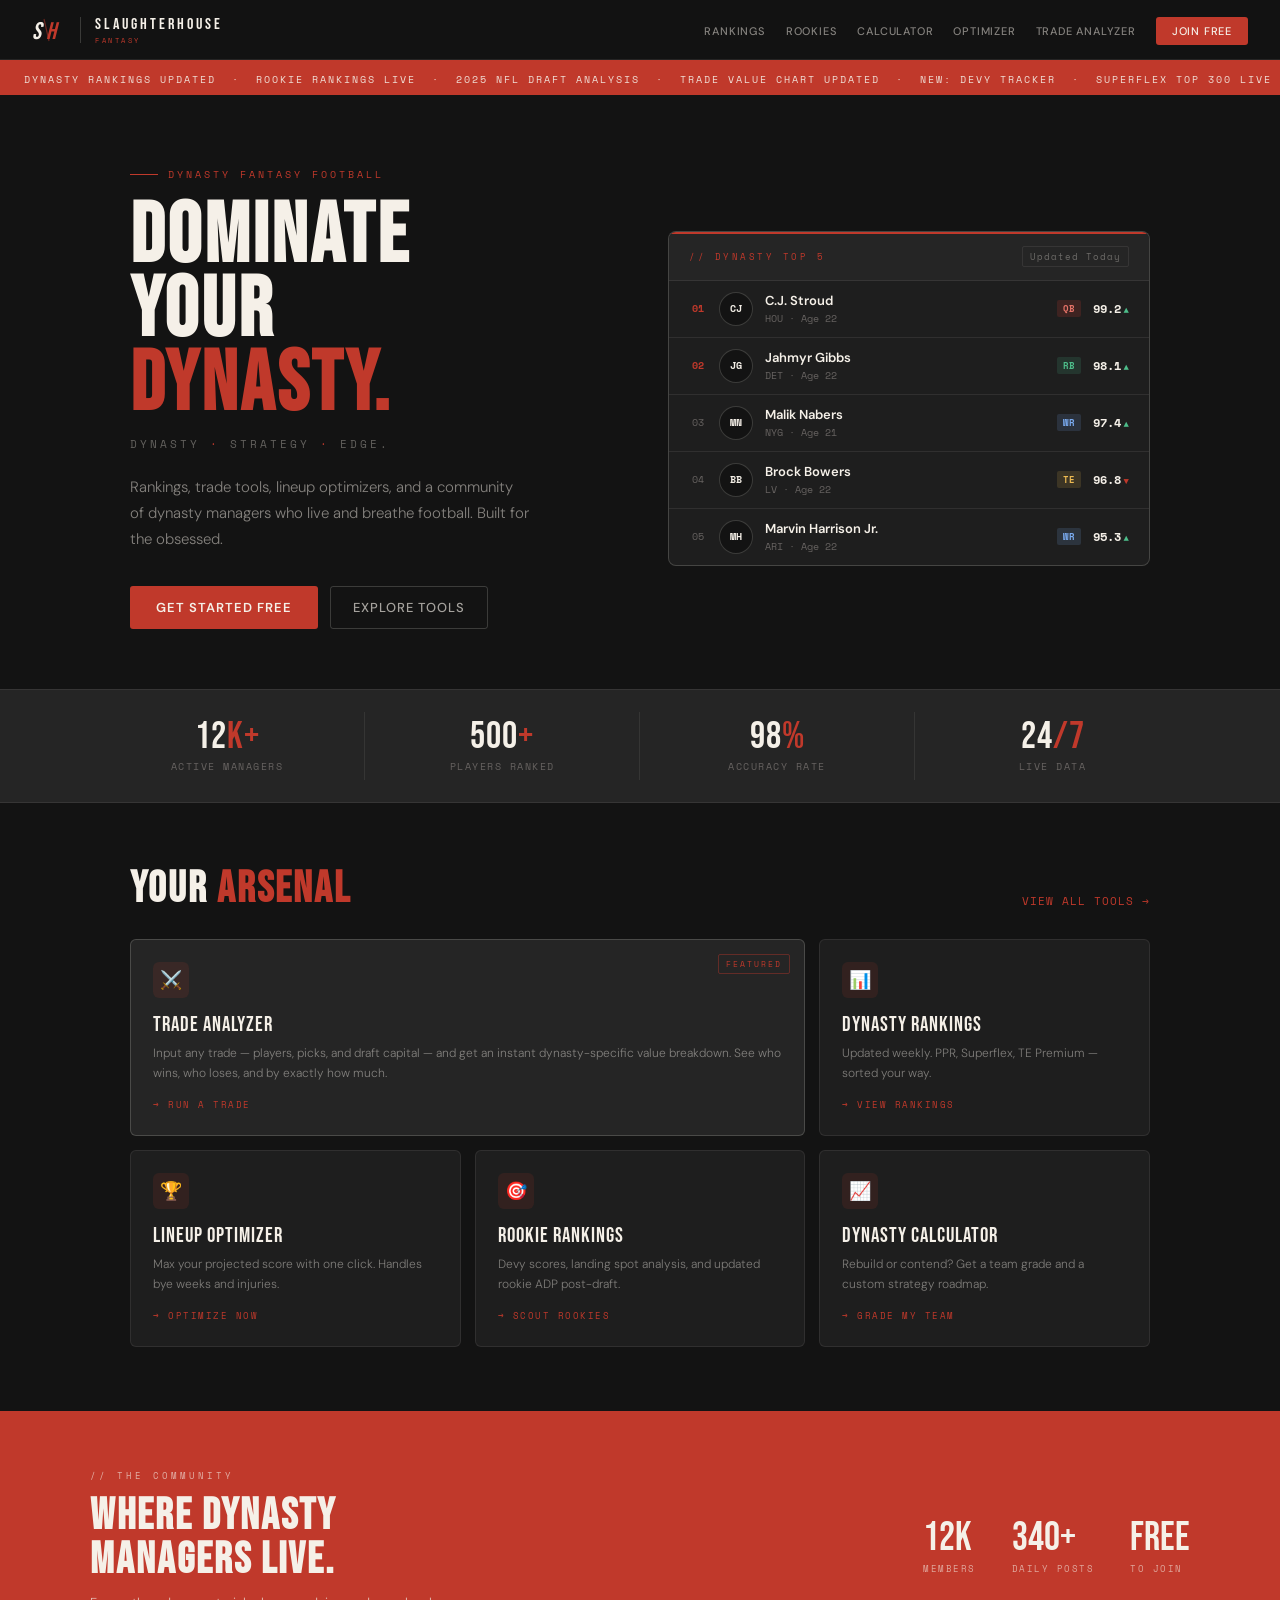
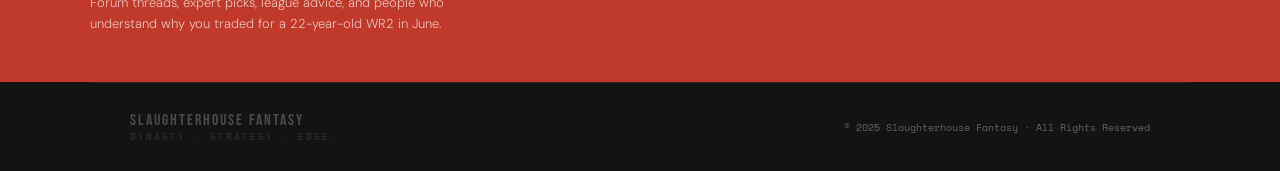
==== index.html @ 8d0469fa "Add files via upload" ====
<!DOCTYPE html>
<html lang="en">
<head>
<meta charset="UTF-8">
<meta name="viewport" content="width=device-width, initial-scale=1.0">
<title>Slaughterhouse Fantasy — Dynasty. Strategy. Edge.</title>
<meta name="description" content="The ultimate dynasty fantasy football community. Rankings, trade tools, lineup optimizers, rookie rankings, and more.">
<link rel="stylesheet" href="shared.css">
<style>
.ticker-wrap{background:var(--red);padding:7px 0;overflow:hidden;white-space:nowrap;}
.ticker{display:inline-block;animation:ticker 32s linear infinite;font-family:'Space Mono',monospace;font-size:10px;letter-spacing:2px;color:rgba(245,240,232,0.9);}
@keyframes ticker{0%{transform:translateX(0);}100%{transform:translateX(-50%);}}

.hero-wrap{max-width:1100px;margin:0 auto;padding:0 40px;}
.hero{display:grid;grid-template-columns:1fr 1fr;gap:56px;align-items:center;padding:72px 0 60px;min-height:500px;}
.hero-eyebrow{font-family:'Space Mono',monospace;font-size:10px;letter-spacing:3px;color:var(--red);text-transform:uppercase;margin-bottom:18px;display:flex;align-items:center;gap:10px;}
.hero-eyebrow::before{content:'';display:block;width:28px;height:1px;background:var(--red);}
.hero-title{font-family:'Bebas Neue',sans-serif;font-size:84px;line-height:0.88;letter-spacing:3px;color:var(--off-white);}
.hero-title .slash{color:var(--red);display:block;}
.hero-tagline{font-family:'Space Mono',monospace;font-size:11px;letter-spacing:3px;color:rgba(245,240,232,0.35);text-transform:uppercase;margin-top:14px;}
.hero-tagline span{color:var(--red);}
.hero-sub{font-size:15px;color:rgba(245,240,232,0.5);line-height:1.75;margin:22px 0 34px;font-weight:300;max-width:400px;}
.hero-actions{display:flex;gap:12px;align-items:center;}
.btn-primary{background:var(--red);color:var(--off-white);border:none;padding:13px 26px;font-family:'DM Sans',sans-serif;font-size:13px;font-weight:600;letter-spacing:1px;text-transform:uppercase;cursor:pointer;border-radius:3px;transition:background 0.2s,transform 0.15s;text-decoration:none;display:inline-block;}
.btn-primary:hover{background:var(--red-dark);transform:translateY(-1px);}
.btn-ghost{background:transparent;color:rgba(245,240,232,0.65);border:1px solid var(--border-strong);padding:12px 22px;font-family:'DM Sans',sans-serif;font-size:13px;font-weight:500;letter-spacing:1px;text-transform:uppercase;cursor:pointer;border-radius:3px;transition:all 0.2s;text-decoration:none;display:inline-block;}
.btn-ghost:hover{color:var(--off-white);border-color:rgba(245,240,232,0.4);}

.rank-card{background:var(--mid);border:1px solid var(--border-strong);border-radius:8px;overflow:hidden;position:relative;}
.rank-card::before{content:'';position:absolute;top:0;left:0;right:0;height:2px;background:var(--red);}
.rank-card-header{padding:14px 20px 13px;border-bottom:1px solid var(--border);display:flex;justify-content:space-between;align-items:center;background:var(--mid2);}
.rank-card-label{font-family:'Space Mono',monospace;font-size:9px;letter-spacing:2.5px;color:var(--red);text-transform:uppercase;}
.rank-card-badge{font-family:'Space Mono',monospace;font-size:9px;letter-spacing:1px;color:rgba(245,240,232,0.35);border:1px solid var(--border);padding:3px 7px;border-radius:2px;}
.player-row{display:flex;align-items:center;gap:12px;padding:11px 20px;border-bottom:1px solid var(--border);}
.player-row:last-of-type{border-bottom:none;}
.rk{font-family:'Space Mono',monospace;font-size:10px;width:18px;text-align:center;flex-shrink:0;color:var(--muted);}
.rk.top{color:var(--red);font-weight:700;}
.av{width:34px;height:34px;border-radius:50%;background:var(--charcoal);border:1px solid var(--border-strong);display:flex;align-items:center;justify-content:center;font-size:10px;font-weight:700;color:var(--off-white);flex-shrink:0;font-family:'Space Mono',monospace;}
.pi{flex:1;}
.pn{font-size:13px;font-weight:600;color:var(--off-white);}
.pp{font-size:10px;color:var(--muted);margin-top:2px;font-family:'Space Mono',monospace;}
.ps{font-family:'Space Mono',monospace;font-size:12px;font-weight:700;color:var(--off-white);}
.up{color:#4DBD8A;font-size:9px;margin-left:3px;}
.dn{color:var(--red);font-size:9px;margin-left:3px;}
.pos-badge-sm{font-family:'Space Mono',monospace;font-size:9px;font-weight:700;padding:2px 6px;border-radius:2px;}

.stats-bar{background:var(--mid2);border-top:1px solid var(--border);border-bottom:1px solid var(--border);padding:22px 40px;}
.stats-inner{max-width:1100px;margin:0 auto;display:grid;grid-template-columns:repeat(4,1fr);}
.stat-item{text-align:center;padding:6px 0;border-right:1px solid var(--border);}
.stat-item:last-child{border-right:none;}
.stat-number{font-family:'Bebas Neue',sans-serif;font-size:38px;color:var(--off-white);letter-spacing:1px;line-height:1;}
.stat-number span{color:var(--red);}
.stat-label{font-size:10px;color:var(--muted);text-transform:uppercase;letter-spacing:1.5px;margin-top:3px;font-family:'Space Mono',monospace;}

.section{padding:64px 40px;max-width:1100px;margin:0 auto;}
.sec-head{display:flex;align-items:flex-end;justify-content:space-between;margin-bottom:28px;}
.sec-title{font-family:'Bebas Neue',sans-serif;font-size:44px;letter-spacing:2px;color:var(--off-white);line-height:1;}
.sec-title span{color:var(--red);}
.sec-link{font-size:11px;color:var(--red);text-decoration:none;font-family:'Space Mono',monospace;letter-spacing:1px;text-transform:uppercase;padding-bottom:1px;border-bottom:1px solid transparent;transition:border-color 0.2s;}
.sec-link:hover{border-color:var(--red);}

.tools-grid{display:grid;grid-template-columns:repeat(3,1fr);gap:14px;}
.tool-card{background:var(--mid);border:1px solid var(--border);border-radius:6px;padding:22px;transition:border-color 0.2s,transform 0.2s;cursor:pointer;position:relative;overflow:hidden;text-decoration:none;display:block;}
.tool-card:hover{border-color:rgba(192,57,43,0.5);transform:translateY(-2px);}
.tool-card.feat{grid-column:span 2;background:var(--mid2);border-color:var(--border-strong);}
.tool-card.feat::after{content:'FEATURED';position:absolute;top:14px;right:14px;font-family:'Space Mono',monospace;font-size:8px;letter-spacing:2px;color:var(--red);border:1px solid rgba(192,57,43,0.4);padding:3px 7px;border-radius:2px;}
.tool-icon-wrap{width:36px;height:36px;background:rgba(192,57,43,0.12);border-radius:6px;display:flex;align-items:center;justify-content:center;margin-bottom:14px;font-size:18px;}
.tool-name{font-family:'Bebas Neue',sans-serif;font-size:21px;letter-spacing:1px;color:var(--off-white);margin-bottom:7px;}
.tool-desc{font-size:12px;color:rgba(245,240,232,0.45);line-height:1.65;font-weight:300;}
.tool-tag{display:inline-block;margin-top:14px;font-family:'Space Mono',monospace;font-size:9px;letter-spacing:1.5px;color:var(--red);text-transform:uppercase;}

.comm-strip{background:var(--red);padding:48px 40px;}
.comm-inner{max-width:1100px;margin:0 auto;display:flex;align-items:center;justify-content:space-between;gap:40px;}
.comm-text .eyebrow{font-family:'Space Mono',monospace;font-size:9px;letter-spacing:3px;color:rgba(245,240,232,0.65);text-transform:uppercase;margin-bottom:10px;}
.comm-text h2{font-family:'Bebas Neue',sans-serif;font-size:44px;letter-spacing:2px;color:var(--off-white);line-height:1;}
.comm-text p{color:rgba(245,240,232,0.75);font-size:13px;margin-top:10px;font-weight:300;max-width:400px;line-height:1.65;}
.comm-stats{display:flex;gap:36px;flex-shrink:0;}
.cs-num{font-family:'Bebas Neue',sans-serif;font-size:40px;color:var(--off-white);line-height:1;}
.cs-lbl{font-family:'Space Mono',monospace;font-size:9px;letter-spacing:1.5px;color:rgba(245,240,232,0.6);text-transform:uppercase;margin-top:4px;}

.footer-inner{max-width:1100px;margin:0 auto;padding:28px 40px;display:flex;justify-content:space-between;align-items:center;border-top:1px solid var(--border);}
.footer-name{font-family:'Bebas Neue',sans-serif;font-size:16px;letter-spacing:2px;color:rgba(245,240,232,0.25);}
.footer-tag{font-family:'Space Mono',monospace;font-size:9px;letter-spacing:2px;color:rgba(245,240,232,0.15);text-transform:uppercase;}
.footer-copy{font-size:10px;color:var(--muted);font-family:'Space Mono',monospace;}
</style>
</head>
<body>
<div id="nav-container"></div>

<div class="ticker-wrap" aria-hidden="true">
  <span class="ticker">&nbsp;&nbsp;&nbsp;DYNASTY RANKINGS UPDATED &nbsp;·&nbsp; ROOKIE RANKINGS LIVE &nbsp;·&nbsp; 2025 NFL DRAFT ANALYSIS &nbsp;·&nbsp; TRADE VALUE CHART UPDATED &nbsp;·&nbsp; NEW: DEVY TRACKER &nbsp;·&nbsp; SUPERFLEX TOP 300 LIVE &nbsp;·&nbsp; TE PREMIUM RANKINGS POSTED &nbsp;·&nbsp; DYNASTY RANKINGS UPDATED &nbsp;·&nbsp; ROOKIE RANKINGS LIVE &nbsp;·&nbsp; 2025 NFL DRAFT ANALYSIS &nbsp;·&nbsp; TRADE VALUE CHART UPDATED &nbsp;·&nbsp; NEW: DEVY TRACKER &nbsp;·&nbsp; SUPERFLEX TOP 300 LIVE &nbsp;·&nbsp; TE PREMIUM RANKINGS POSTED &nbsp;&nbsp;&nbsp;</span>
</div>

<div class="hero-wrap">
  <div class="hero">
    <div>
      <p class="hero-eyebrow">Dynasty Fantasy Football</p>
      <h1 class="hero-title">DOMINATE<br>YOUR<br><span class="slash">DYNASTY.</span></h1>
      <p class="hero-tagline">Dynasty<span> · </span>Strategy<span> · </span>Edge.</p>
      <p class="hero-sub">Rankings, trade tools, lineup optimizers, and a community of dynasty managers who live and breathe football. Built for the obsessed.</p>
      <div class="hero-actions">
        <a href="rankings.html" class="btn-primary">Get Started Free</a>
        <a href="rankings.html" class="btn-ghost">Explore Tools</a>
      </div>
    </div>
    <div class="rank-card">
      <div class="rank-card-header">
        <span class="rank-card-label">// Dynasty Top 5</span>
        <span class="rank-card-badge">Updated Today</span>
      </div>
      <div class="player-row"><span class="rk top">01</span><div class="av">CJ</div><div class="pi"><div class="pn">C.J. Stroud</div><div class="pp">HOU · Age 22</div></div><span class="pos-badge-sm QB">QB</span><span class="ps">99.2<span class="up">▲</span></span></div>
      <div class="player-row"><span class="rk top">02</span><div class="av">JG</div><div class="pi"><div class="pn">Jahmyr Gibbs</div><div class="pp">DET · Age 22</div></div><span class="pos-badge-sm RB">RB</span><span class="ps">98.1<span class="up">▲</span></span></div>
      <div class="player-row"><span class="rk">03</span><div class="av">MN</div><div class="pi"><div class="pn">Malik Nabers</div><div class="pp">NYG · Age 21</div></div><span class="pos-badge-sm WR">WR</span><span class="ps">97.4<span class="up">▲</span></span></div>
      <div class="player-row"><span class="rk">04</span><div class="av">BB</div><div class="pi"><div class="pn">Brock Bowers</div><div class="pp">LV · Age 22</div></div><span class="pos-badge-sm TE">TE</span><span class="ps">96.8<span class="dn">▼</span></span></div>
      <div class="player-row"><span class="rk">05</span><div class="av">MH</div><div class="pi"><div class="pn">Marvin Harrison Jr.</div><div class="pp">ARI · Age 22</div></div><span class="pos-badge-sm WR">WR</span><span class="ps">95.3<span class="up">▲</span></span></div>
    </div>
  </div>
</div>

<div class="stats-bar">
  <div class="stats-inner">
    <div class="stat-item"><div class="stat-number">12<span>K+</span></div><div class="stat-label">Active Managers</div></div>
    <div class="stat-item"><div class="stat-number">500<span>+</span></div><div class="stat-label">Players Ranked</div></div>
    <div class="stat-item"><div class="stat-number">98<span>%</span></div><div class="stat-label">Accuracy Rate</div></div>
    <div class="stat-item"><div class="stat-number">24<span>/7</span></div><div class="stat-label">Live Data</div></div>
  </div>
</div>

<div class="section">
  <div class="sec-head">
    <h2 class="sec-title">YOUR <span>ARSENAL</span></h2>
    <a href="rankings.html" class="sec-link">View all tools →</a>
  </div>
  <div class="tools-grid">
    <a href="trade.html" class="tool-card feat">
      <div class="tool-icon-wrap">⚔️</div>
      <div class="tool-name">Trade Analyzer</div>
      <div class="tool-desc">Input any trade — players, picks, and draft capital — and get an instant dynasty-specific value breakdown. See who wins, who loses, and by exactly how much.</div>
      <span class="tool-tag">→ Run a trade</span>
    </a>
    <a href="rankings.html" class="tool-card">
      <div class="tool-icon-wrap">📊</div>
      <div class="tool-name">Dynasty Rankings</div>
      <div class="tool-desc">Updated weekly. PPR, Superflex, TE Premium — sorted your way.</div>
      <span class="tool-tag">→ View rankings</span>
    </a>
    <a href="optimizer.html" class="tool-card">
      <div class="tool-icon-wrap">🏆</div>
      <div class="tool-name">Lineup Optimizer</div>
      <div class="tool-desc">Max your projected score with one click. Handles bye weeks and injuries.</div>
      <span class="tool-tag">→ Optimize now</span>
    </a>
    <a href="rookies.html" class="tool-card">
      <div class="tool-icon-wrap">🎯</div>
      <div class="tool-name">Rookie Rankings</div>
      <div class="tool-desc">Devy scores, landing spot analysis, and updated rookie ADP post-draft.</div>
      <span class="tool-tag">→ Scout rookies</span>
    </a>
    <a href="calculator.html" class="tool-card">
      <div class="tool-icon-wrap">📈</div>
      <div class="tool-name">Dynasty Calculator</div>
      <div class="tool-desc">Rebuild or contend? Get a team grade and a custom strategy roadmap.</div>
      <span class="tool-tag">→ Grade my team</span>
    </a>
  </div>
</div>

<div class="comm-strip">
  <div class="comm-inner">
    <div class="comm-text">
      <p class="eyebrow">// The Community</p>
      <h2>WHERE DYNASTY<br>MANAGERS LIVE.</h2>
      <p>Forum threads, expert picks, league advice, and people who understand why you traded for a 22-year-old WR2 in June.</p>
    </div>
    <div class="comm-stats">
      <div><div class="cs-num">12K</div><div class="cs-lbl">Members</div></div>
      <div><div class="cs-num">340+</div><div class="cs-lbl">Daily Posts</div></div>
      <div><div class="cs-num">Free</div><div class="cs-lbl">To Join</div></div>
    </div>
  </div>
</div>

<div class="footer-inner">
  <div>
    <div class="footer-name">SLAUGHTERHOUSE FANTASY</div>
    <div class="footer-tag">Dynasty · Strategy · Edge.</div>
  </div>
  <div class="footer-copy">© 2025 Slaughterhouse Fantasy · All Rights Reserved</div>
</div>

<script src="nav.js"></script>
<script>document.getElementById('nav-container').innerHTML = renderNav('home');</script>
</body>
</html>
---- shared.css ----
@import url('https://fonts.googleapis.com/css2?family=Bebas+Neue&family=DM+Sans:wght@300;400;500;600&family=Space+Mono:wght@400;700&display=swap');

*,*::before,*::after{margin:0;padding:0;box-sizing:border-box;}
:root{
  --red:#C0392B;--red-dark:#8E2018;
  --off-white:#F5F0E8;--charcoal:#131313;--mid:#1E1E1E;--mid2:#252525;--mid3:#2C2C2C;
  --muted:#666260;--border:rgba(245,240,232,0.08);--border-strong:rgba(245,240,232,0.18);
  --green:#4DBD8A;--amber:#EDBA52;--blue:#7AABF0;--purple:#B09FE8;
}
body{background:var(--charcoal);color:var(--off-white);font-family:'DM Sans',sans-serif;min-height:100vh;}

nav{display:flex;align-items:center;justify-content:space-between;padding:0 32px;height:60px;border-bottom:1px solid var(--border);background:rgba(19,19,19,0.97);position:sticky;top:0;z-index:100;}
.nav-logo{display:flex;align-items:center;gap:10px;text-decoration:none;}
.nav-wordmark-top{font-family:'Bebas Neue',sans-serif;font-size:16px;letter-spacing:3px;color:var(--off-white);}
.nav-wordmark-sub{font-family:'Space Mono',monospace;font-size:7px;letter-spacing:2.5px;color:var(--red);display:block;margin-top:1px;}
.nav-div{width:1px;height:26px;background:var(--border-strong);margin:0 4px;}
.nav-links{display:flex;gap:20px;list-style:none;align-items:center;}
.nav-links a{color:rgba(245,240,232,0.5);text-decoration:none;font-size:11px;font-weight:500;letter-spacing:0.8px;text-transform:uppercase;transition:color 0.2s;}
.nav-links a:hover{color:var(--off-white);}
.nav-links a.active{color:var(--red);}
.nav-cta{background:var(--red)!important;color:var(--off-white)!important;padding:7px 16px!important;border-radius:3px!important;}

.page-header{padding:36px 32px 0;max-width:1200px;margin:0 auto;}
.page-eyebrow{font-family:'Space Mono',monospace;font-size:9px;letter-spacing:3px;color:var(--red);text-transform:uppercase;margin-bottom:10px;display:flex;align-items:center;gap:8px;}
.page-eyebrow::before{content:'';width:24px;height:1px;background:var(--red);}
.page-title{font-family:'Bebas Neue',sans-serif;font-size:52px;letter-spacing:3px;color:var(--off-white);line-height:1;}
.page-title span{color:var(--red);}
.page-sub{font-size:13px;color:rgba(245,240,232,0.45);margin-top:8px;font-weight:300;font-family:'Space Mono',monospace;letter-spacing:0.5px;}

.QB{background:rgba(192,57,43,0.2);color:#E57368;}
.RB{background:rgba(77,189,138,0.15);color:#4DBD8A;}
.WR{background:rgba(122,171,240,0.15);color:#7AABF0;}
.TE{background:rgba(237,186,82,0.15);color:#EDBA52;}
.PK{background:rgba(176,159,232,0.15);color:#B09FE8;}
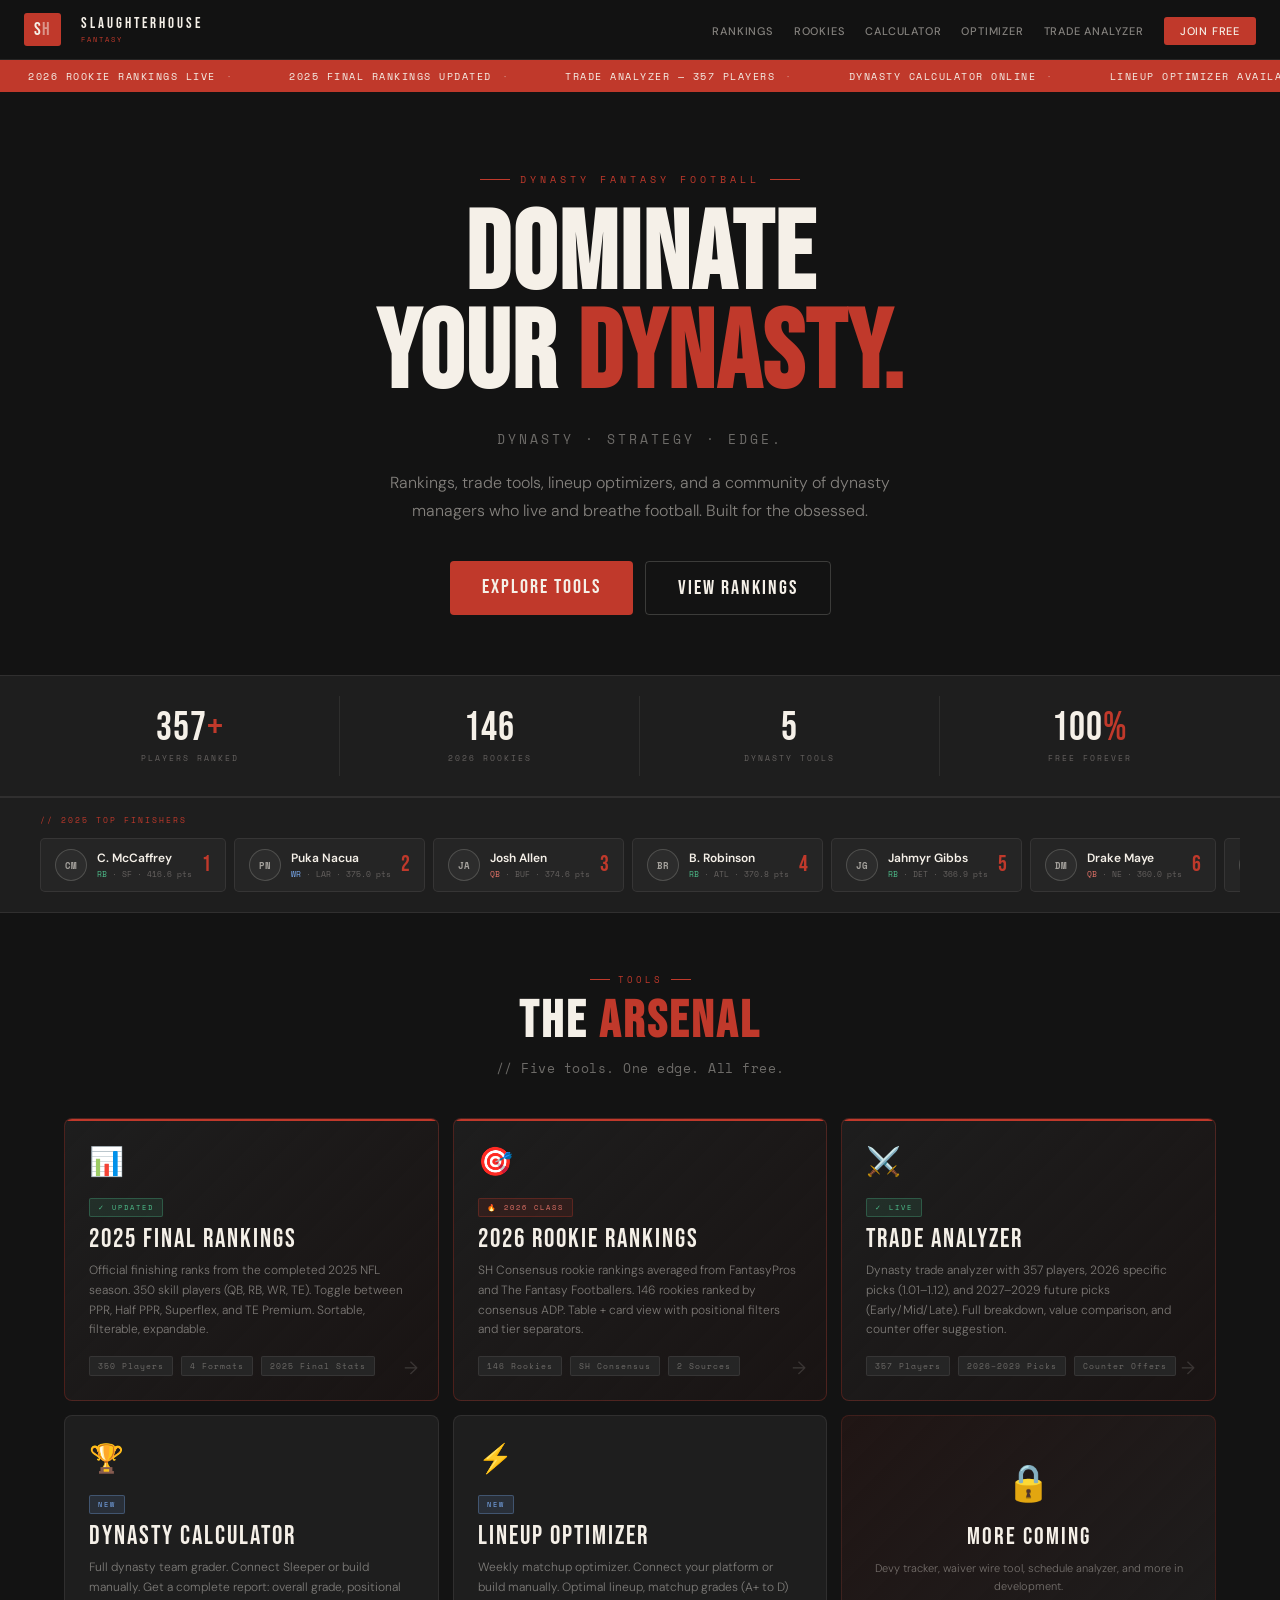
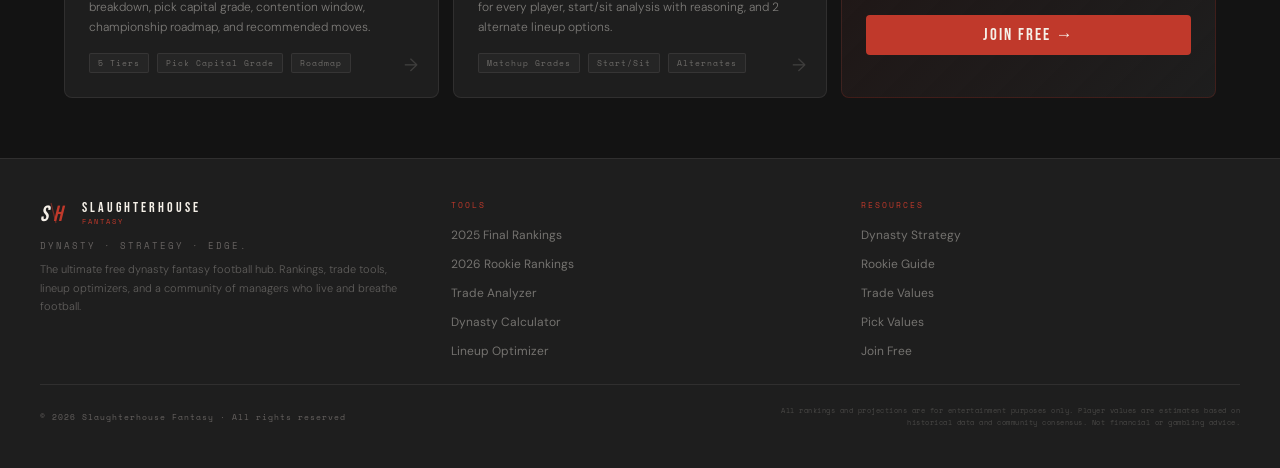
==== commit 518d904a: "Add files via upload" ====
--- a/index.html
+++ b/index.html
@@ -4,191 +4,470 @@
 <meta charset="UTF-8">
 <meta name="viewport" content="width=device-width, initial-scale=1.0">
 <title>Slaughterhouse Fantasy — Dynasty. Strategy. Edge.</title>
-<meta name="description" content="The ultimate dynasty fantasy football community. Rankings, trade tools, lineup optimizers, rookie rankings, and more.">
-<link rel="stylesheet" href="shared.css">
+<meta name="description" content="The ultimate free dynasty fantasy football hub. Rankings, rookie rankings, trade analyzer, dynasty calculator, and lineup optimizer. Built for the obsessed.">
+<link rel="preconnect" href="https://fonts.googleapis.com">
+<link href="https://fonts.googleapis.com/css2?family=Bebas+Neue&family=DM+Sans:wght@300;400;500;600&family=Space+Mono:wght@400;700&display=swap" rel="stylesheet">
 <style>
-.ticker-wrap{background:var(--red);padding:7px 0;overflow:hidden;white-space:nowrap;}
-.ticker{display:inline-block;animation:ticker 32s linear infinite;font-family:'Space Mono',monospace;font-size:10px;letter-spacing:2px;color:rgba(245,240,232,0.9);}
-@keyframes ticker{0%{transform:translateX(0);}100%{transform:translateX(-50%);}}
-
-.hero-wrap{max-width:1100px;margin:0 auto;padding:0 40px;}
-.hero{display:grid;grid-template-columns:1fr 1fr;gap:56px;align-items:center;padding:72px 0 60px;min-height:500px;}
-.hero-eyebrow{font-family:'Space Mono',monospace;font-size:10px;letter-spacing:3px;color:var(--red);text-transform:uppercase;margin-bottom:18px;display:flex;align-items:center;gap:10px;}
-.hero-eyebrow::before{content:'';display:block;width:28px;height:1px;background:var(--red);}
-.hero-title{font-family:'Bebas Neue',sans-serif;font-size:84px;line-height:0.88;letter-spacing:3px;color:var(--off-white);}
-.hero-title .slash{color:var(--red);display:block;}
-.hero-tagline{font-family:'Space Mono',monospace;font-size:11px;letter-spacing:3px;color:rgba(245,240,232,0.35);text-transform:uppercase;margin-top:14px;}
-.hero-tagline span{color:var(--red);}
-.hero-sub{font-size:15px;color:rgba(245,240,232,0.5);line-height:1.75;margin:22px 0 34px;font-weight:300;max-width:400px;}
-.hero-actions{display:flex;gap:12px;align-items:center;}
-.btn-primary{background:var(--red);color:var(--off-white);border:none;padding:13px 26px;font-family:'DM Sans',sans-serif;font-size:13px;font-weight:600;letter-spacing:1px;text-transform:uppercase;cursor:pointer;border-radius:3px;transition:background 0.2s,transform 0.15s;text-decoration:none;display:inline-block;}
-.btn-primary:hover{background:var(--red-dark);transform:translateY(-1px);}
-.btn-ghost{background:transparent;color:rgba(245,240,232,0.65);border:1px solid var(--border-strong);padding:12px 22px;font-family:'DM Sans',sans-serif;font-size:13px;font-weight:500;letter-spacing:1px;text-transform:uppercase;cursor:pointer;border-radius:3px;transition:all 0.2s;text-decoration:none;display:inline-block;}
-.btn-ghost:hover{color:var(--off-white);border-color:rgba(245,240,232,0.4);}
-
-.rank-card{background:var(--mid);border:1px solid var(--border-strong);border-radius:8px;overflow:hidden;position:relative;}
-.rank-card::before{content:'';position:absolute;top:0;left:0;right:0;height:2px;background:var(--red);}
-.rank-card-header{padding:14px 20px 13px;border-bottom:1px solid var(--border);display:flex;justify-content:space-between;align-items:center;background:var(--mid2);}
-.rank-card-label{font-family:'Space Mono',monospace;font-size:9px;letter-spacing:2.5px;color:var(--red);text-transform:uppercase;}
-.rank-card-badge{font-family:'Space Mono',monospace;font-size:9px;letter-spacing:1px;color:rgba(245,240,232,0.35);border:1px solid var(--border);padding:3px 7px;border-radius:2px;}
-.player-row{display:flex;align-items:center;gap:12px;padding:11px 20px;border-bottom:1px solid var(--border);}
-.player-row:last-of-type{border-bottom:none;}
-.rk{font-family:'Space Mono',monospace;font-size:10px;width:18px;text-align:center;flex-shrink:0;color:var(--muted);}
-.rk.top{color:var(--red);font-weight:700;}
-.av{width:34px;height:34px;border-radius:50%;background:var(--charcoal);border:1px solid var(--border-strong);display:flex;align-items:center;justify-content:center;font-size:10px;font-weight:700;color:var(--off-white);flex-shrink:0;font-family:'Space Mono',monospace;}
-.pi{flex:1;}
-.pn{font-size:13px;font-weight:600;color:var(--off-white);}
-.pp{font-size:10px;color:var(--muted);margin-top:2px;font-family:'Space Mono',monospace;}
-.ps{font-family:'Space Mono',monospace;font-size:12px;font-weight:700;color:var(--off-white);}
-.up{color:#4DBD8A;font-size:9px;margin-left:3px;}
-.dn{color:var(--red);font-size:9px;margin-left:3px;}
-.pos-badge-sm{font-family:'Space Mono',monospace;font-size:9px;font-weight:700;padding:2px 6px;border-radius:2px;}
-
-.stats-bar{background:var(--mid2);border-top:1px solid var(--border);border-bottom:1px solid var(--border);padding:22px 40px;}
-.stats-inner{max-width:1100px;margin:0 auto;display:grid;grid-template-columns:repeat(4,1fr);}
-.stat-item{text-align:center;padding:6px 0;border-right:1px solid var(--border);}
+*,*::before,*::after{margin:0;padding:0;box-sizing:border-box;}
+html,body{overflow-x:hidden;max-width:100vw;}
+:root{
+  --red:#C0392B;--red-dark:#8E2018;--red-dim:rgba(192,57,43,0.1);
+  --off-white:#F5F0E8;--charcoal:#131313;--mid:#1E1E1E;--mid2:#252525;--mid3:#2C2C2C;
+  --muted:#666260;--border:rgba(245,240,232,0.08);--border-strong:rgba(245,240,232,0.18);
+  --green:#4DBD8A;--amber:#EDBA52;--blue:#7AABF0;--purple:#B09FE8;--nav-h:60px;
+}
+html{scroll-behavior:smooth;}
+body{background:var(--charcoal);color:var(--off-white);font-family:'DM Sans',sans-serif;min-height:100vh;-webkit-font-smoothing:antialiased;}
+
+/* ── NAV ── */
+nav{display:flex;align-items:center;justify-content:space-between;padding:0 24px;height:var(--nav-h);border-bottom:1px solid var(--border);background:rgba(19,19,19,0.97);backdrop-filter:blur(10px);position:sticky;top:0;z-index:200;}
+.nav-logo{display:flex;align-items:center;gap:10px;text-decoration:none;flex-shrink:0;}
+.logo-mark{display:flex;align-items:center;gap:0;background:var(--red);padding:6px 10px;border-radius:3px;}
+.logo-s{font-family:'Bebas Neue',sans-serif;font-size:18px;color:var(--off-white);letter-spacing:1px;}
+.logo-h{font-family:'Bebas Neue',sans-serif;font-size:18px;color:rgba(245,240,232,0.5);letter-spacing:1px;}
+.nav-wordmark{margin-left:10px;}
+.nav-wt{font-family:'Bebas Neue',sans-serif;font-size:15px;letter-spacing:3px;color:var(--off-white);display:block;}
+.nav-ws{font-family:'Space Mono',monospace;font-size:7px;letter-spacing:2px;color:var(--red);display:block;margin-top:1px;}
+.nav-links{display:flex;gap:20px;list-style:none;align-items:center;}
+.nav-links a{color:rgba(245,240,232,0.5);text-decoration:none;font-size:11px;font-weight:500;letter-spacing:0.8px;text-transform:uppercase;transition:color 0.2s;white-space:nowrap;}
+.nav-links a:hover{color:var(--off-white);}
+.nav-cta{background:var(--red)!important;color:var(--off-white)!important;padding:7px 16px!important;border-radius:3px!important;}
+.mob-btn{display:none;background:transparent;border:1px solid var(--border);color:var(--off-white);padding:6px 10px;border-radius:3px;cursor:pointer;font-size:14px;}
+
+/* ── TICKER ── */
+.ticker{background:var(--red);padding:0;height:32px;overflow:hidden;position:relative;}
+.ticker-track{display:flex;align-items:center;height:100%;animation:ticker 40s linear infinite;white-space:nowrap;width:max-content;}
+.ticker-track:hover{animation-play-state:paused;}
+.ticker-item{font-family:'Space Mono',monospace;font-size:10px;letter-spacing:1.5px;color:var(--off-white);padding:0 28px;text-transform:uppercase;display:flex;align-items:center;gap:10px;}
+.ticker-item::after{content:'·';opacity:0.5;}
+@keyframes ticker{0%{transform:translateX(0)}100%{transform:translateX(-50%)}}
+
+/* ── HERO ── */
+.hero{padding:80px 24px 60px;text-align:center;max-width:900px;margin:0 auto;position:relative;}
+.hero-eyebrow{font-family:'Space Mono',monospace;font-size:10px;letter-spacing:4px;color:var(--red);text-transform:uppercase;margin-bottom:20px;display:flex;align-items:center;justify-content:center;gap:10px;}
+.hero-eyebrow::before,.hero-eyebrow::after{content:'';width:30px;height:1px;background:var(--red);}
+.hero-title{font-family:'Bebas Neue',sans-serif;font-size:clamp(56px,10vw,110px);letter-spacing:2px;color:var(--off-white);line-height:0.9;margin-bottom:24px;}
+.hero-title .red{color:var(--red);}
+.hero-title .dim{color:rgba(245,240,232,0.15);}
+.hero-tagline{font-family:'Space Mono',monospace;font-size:13px;letter-spacing:3px;color:rgba(245,240,232,0.4);text-transform:uppercase;margin-bottom:20px;}
+.hero-desc{font-size:16px;color:rgba(245,240,232,0.5);max-width:540px;margin:0 auto 36px;line-height:1.75;font-weight:300;}
+.hero-ctas{display:flex;gap:12px;justify-content:center;flex-wrap:wrap;}
+.cta-primary{background:var(--red);color:var(--off-white);text-decoration:none;padding:14px 32px;border-radius:4px;font-family:'Bebas Neue',sans-serif;font-size:20px;letter-spacing:2px;transition:all 0.2s;display:inline-block;}
+.cta-primary:hover{background:var(--red-dark);transform:translateY(-2px);}
+.cta-secondary{background:transparent;color:var(--off-white);text-decoration:none;padding:14px 32px;border-radius:4px;font-family:'Bebas Neue',sans-serif;font-size:20px;letter-spacing:2px;border:1px solid var(--border-strong);transition:all 0.2s;display:inline-block;}
+.cta-secondary:hover{border-color:var(--off-white);transform:translateY(-2px);}
+
+/* ── STATS STRIP ── */
+.stats-strip{border-top:1px solid var(--border);border-bottom:1px solid var(--border);background:var(--mid);padding:20px 24px;}
+.stats-inner{max-width:1200px;margin:0 auto;display:grid;grid-template-columns:repeat(4,1fr);gap:0;text-align:center;}
+.stat-item{padding:12px;border-right:1px solid var(--border);}
 .stat-item:last-child{border-right:none;}
-.stat-number{font-family:'Bebas Neue',sans-serif;font-size:38px;color:var(--off-white);letter-spacing:1px;line-height:1;}
-.stat-number span{color:var(--red);}
-.stat-label{font-size:10px;color:var(--muted);text-transform:uppercase;letter-spacing:1.5px;margin-top:3px;font-family:'Space Mono',monospace;}
-
-.section{padding:64px 40px;max-width:1100px;margin:0 auto;}
-.sec-head{display:flex;align-items:flex-end;justify-content:space-between;margin-bottom:28px;}
-.sec-title{font-family:'Bebas Neue',sans-serif;font-size:44px;letter-spacing:2px;color:var(--off-white);line-height:1;}
-.sec-title span{color:var(--red);}
-.sec-link{font-size:11px;color:var(--red);text-decoration:none;font-family:'Space Mono',monospace;letter-spacing:1px;text-transform:uppercase;padding-bottom:1px;border-bottom:1px solid transparent;transition:border-color 0.2s;}
-.sec-link:hover{border-color:var(--red);}
-
+.stat-num{font-family:'Bebas Neue',sans-serif;font-size:40px;letter-spacing:1px;color:var(--off-white);line-height:1;}
+.stat-num span{color:var(--red);}
+.stat-label{font-family:'Space Mono',monospace;font-size:8px;letter-spacing:2px;color:var(--muted);text-transform:uppercase;margin-top:4px;}
+
+/* ── SECTION HEADER ── */
+.section-wrap{max-width:1200px;margin:0 auto;padding:60px 24px;}
+.section-header{text-align:center;margin-bottom:40px;}
+.section-eyebrow{font-family:'Space Mono',monospace;font-size:9px;letter-spacing:3px;color:var(--red);text-transform:uppercase;margin-bottom:10px;display:flex;align-items:center;justify-content:center;gap:8px;}
+.section-eyebrow::before,.section-eyebrow::after{content:'';width:20px;height:1px;background:var(--red);}
+.section-title{font-family:'Bebas Neue',sans-serif;font-size:clamp(32px,5vw,52px);letter-spacing:3px;color:var(--off-white);line-height:1;}
+.section-title span{color:var(--red);}
+.section-sub{font-size:13px;color:rgba(245,240,232,0.4);margin-top:10px;font-family:'Space Mono',monospace;letter-spacing:0.5px;}
+
+/* ── TOOLS GRID ── */
 .tools-grid{display:grid;grid-template-columns:repeat(3,1fr);gap:14px;}
-.tool-card{background:var(--mid);border:1px solid var(--border);border-radius:6px;padding:22px;transition:border-color 0.2s,transform 0.2s;cursor:pointer;position:relative;overflow:hidden;text-decoration:none;display:block;}
-.tool-card:hover{border-color:rgba(192,57,43,0.5);transform:translateY(-2px);}
-.tool-card.feat{grid-column:span 2;background:var(--mid2);border-color:var(--border-strong);}
-.tool-card.feat::after{content:'FEATURED';position:absolute;top:14px;right:14px;font-family:'Space Mono',monospace;font-size:8px;letter-spacing:2px;color:var(--red);border:1px solid rgba(192,57,43,0.4);padding:3px 7px;border-radius:2px;}
-.tool-icon-wrap{width:36px;height:36px;background:rgba(192,57,43,0.12);border-radius:6px;display:flex;align-items:center;justify-content:center;margin-bottom:14px;font-size:18px;}
-.tool-name{font-family:'Bebas Neue',sans-serif;font-size:21px;letter-spacing:1px;color:var(--off-white);margin-bottom:7px;}
-.tool-desc{font-size:12px;color:rgba(245,240,232,0.45);line-height:1.65;font-weight:300;}
-.tool-tag{display:inline-block;margin-top:14px;font-family:'Space Mono',monospace;font-size:9px;letter-spacing:1.5px;color:var(--red);text-transform:uppercase;}
-
-.comm-strip{background:var(--red);padding:48px 40px;}
-.comm-inner{max-width:1100px;margin:0 auto;display:flex;align-items:center;justify-content:space-between;gap:40px;}
-.comm-text .eyebrow{font-family:'Space Mono',monospace;font-size:9px;letter-spacing:3px;color:rgba(245,240,232,0.65);text-transform:uppercase;margin-bottom:10px;}
-.comm-text h2{font-family:'Bebas Neue',sans-serif;font-size:44px;letter-spacing:2px;color:var(--off-white);line-height:1;}
-.comm-text p{color:rgba(245,240,232,0.75);font-size:13px;margin-top:10px;font-weight:300;max-width:400px;line-height:1.65;}
-.comm-stats{display:flex;gap:36px;flex-shrink:0;}
-.cs-num{font-family:'Bebas Neue',sans-serif;font-size:40px;color:var(--off-white);line-height:1;}
-.cs-lbl{font-family:'Space Mono',monospace;font-size:9px;letter-spacing:1.5px;color:rgba(245,240,232,0.6);text-transform:uppercase;margin-top:4px;}
-
-.footer-inner{max-width:1100px;margin:0 auto;padding:28px 40px;display:flex;justify-content:space-between;align-items:center;border-top:1px solid var(--border);}
-.footer-name{font-family:'Bebas Neue',sans-serif;font-size:16px;letter-spacing:2px;color:rgba(245,240,232,0.25);}
-.footer-tag{font-family:'Space Mono',monospace;font-size:9px;letter-spacing:2px;color:rgba(245,240,232,0.15);text-transform:uppercase;}
-.footer-copy{font-size:10px;color:var(--muted);font-family:'Space Mono',monospace;}
+.tool-card{background:var(--mid);border:1px solid var(--border);border-radius:8px;padding:24px;text-decoration:none;transition:all 0.2s;position:relative;overflow:hidden;display:block;}
+.tool-card::before{content:'';position:absolute;top:0;left:0;right:0;height:2px;background:var(--red);transform:scaleX(0);transform-origin:left;transition:transform 0.3s;}
+.tool-card:hover{border-color:var(--border-strong);transform:translateY(-3px);box-shadow:0 12px 32px rgba(0,0,0,0.3);}
+.tool-card:hover::before{transform:scaleX(1);}
+.tool-card.featured{grid-column:span 1;border-color:rgba(192,57,43,0.3);background:linear-gradient(135deg,var(--mid) 0%,rgba(192,57,43,0.04) 100%);}
+.tool-card.featured::before{transform:scaleX(1);}
+.tool-icon{font-size:28px;margin-bottom:14px;display:block;}
+.tool-badge{font-family:'Space Mono',monospace;font-size:7px;letter-spacing:2px;text-transform:uppercase;padding:3px 8px;border-radius:2px;display:inline-block;margin-bottom:10px;}
+.badge-live{background:rgba(77,189,138,0.12);border:1px solid rgba(77,189,138,0.3);color:var(--green);}
+.badge-hot{background:rgba(192,57,43,0.12);border:1px solid rgba(192,57,43,0.3);color:#E57368;}
+.badge-new{background:rgba(122,171,240,0.12);border:1px solid rgba(122,171,240,0.3);color:var(--blue);}
+.tool-name{font-family:'Bebas Neue',sans-serif;font-size:26px;letter-spacing:2px;color:var(--off-white);margin-bottom:8px;line-height:1;}
+.tool-desc{font-size:12px;color:rgba(245,240,232,0.45);line-height:1.65;font-weight:300;margin-bottom:16px;}
+.tool-meta{display:flex;gap:8px;flex-wrap:wrap;}
+.tool-tag{font-family:'Space Mono',monospace;font-size:8px;letter-spacing:1px;padding:3px 8px;border-radius:2px;background:var(--mid2);border:1px solid var(--border);color:rgba(245,240,232,0.35);}
+.tool-arrow{position:absolute;bottom:20px;right:20px;font-size:18px;color:rgba(245,240,232,0.15);transition:all 0.2s;}
+.tool-card:hover .tool-arrow{color:var(--red);transform:translateX(3px);}
+
+/* ── PREVIEW STRIP (mini stats from live data) ── */
+.preview-strip{background:var(--mid);border-top:1px solid var(--border);border-bottom:1px solid var(--border);padding:16px 24px;overflow:hidden;}
+.preview-inner{max-width:1200px;margin:0 auto;}
+.preview-label{font-family:'Space Mono',monospace;font-size:8px;letter-spacing:2px;color:var(--red);text-transform:uppercase;margin-bottom:12px;}
+.preview-players{display:flex;gap:8px;overflow-x:auto;-webkit-overflow-scrolling:touch;scrollbar-width:none;padding-bottom:4px;}
+.preview-players::-webkit-scrollbar{display:none;}
+.preview-player{background:var(--mid2);border:1px solid var(--border);border-radius:5px;padding:10px 14px;flex-shrink:0;display:flex;align-items:center;gap:10px;min-width:180px;}
+.pp-av{width:32px;height:32px;border-radius:50%;background:var(--mid3);border:1px solid var(--border-strong);display:flex;align-items:center;justify-content:center;font-size:9px;font-weight:700;font-family:'Space Mono',monospace;color:rgba(245,240,232,0.6);flex-shrink:0;}
+.pp-name{font-size:12px;font-weight:600;color:var(--off-white);white-space:nowrap;}
+.pp-meta{font-family:'Space Mono',monospace;font-size:8px;color:var(--muted);margin-top:2px;}
+.pp-rank{font-family:'Bebas Neue',sans-serif;font-size:22px;color:var(--red);line-height:1;margin-left:auto;flex-shrink:0;}
+.pos-dot{width:8px;height:8px;border-radius:50%;flex-shrink:0;}
+
+/* ── FOOTER ── */
+footer{border-top:1px solid var(--border);background:var(--mid);padding:40px 24px;}
+.footer-inner{max-width:1200px;margin:0 auto;display:grid;grid-template-columns:1fr 1fr 1fr;gap:32px;align-items:start;}
+.footer-brand{}
+.footer-logo{display:flex;align-items:center;gap:10px;margin-bottom:12px;}
+.footer-tagline{font-family:'Space Mono',monospace;font-size:9px;letter-spacing:2px;color:var(--muted);text-transform:uppercase;margin-bottom:8px;}
+.footer-desc{font-size:11px;color:rgba(245,240,232,0.3);line-height:1.65;font-weight:300;}
+.footer-col-label{font-family:'Space Mono',monospace;font-size:8px;letter-spacing:2px;color:var(--red);text-transform:uppercase;margin-bottom:12px;}
+.footer-links{list-style:none;display:flex;flex-direction:column;gap:8px;}
+.footer-links a{color:rgba(245,240,232,0.4);text-decoration:none;font-size:12px;transition:color 0.2s;}
+.footer-links a:hover{color:var(--off-white);}
+.footer-bottom{max-width:1200px;margin:24px auto 0;padding-top:20px;border-top:1px solid var(--border);display:flex;align-items:center;justify-content:space-between;flex-wrap:wrap;gap:10px;}
+.footer-copy{font-family:'Space Mono',monospace;font-size:8px;color:var(--muted);letter-spacing:1px;}
+.footer-disc{font-family:'Space Mono',monospace;font-size:7px;color:rgba(245,240,232,0.2);letter-spacing:0.5px;line-height:1.6;max-width:500px;text-align:right;}
+
+/* ── MOBILE ── */
+@media(max-width:900px){
+  .nav-links{display:none;}
+  .nav-links.open{display:flex;flex-direction:column;position:fixed;top:var(--nav-h);left:0;right:0;background:rgba(19,19,19,0.98);padding:20px 24px;border-bottom:1px solid var(--border);z-index:199;gap:16px;}
+  .mob-btn{display:block;}
+  .tools-grid{grid-template-columns:1fr 1fr;}
+  .stats-inner{grid-template-columns:repeat(2,1fr);}
+  .stat-item:nth-child(2){border-right:none;}
+  .stat-item:nth-child(3){border-top:1px solid var(--border);}
+  .stat-item:nth-child(4){border-top:1px solid var(--border);border-right:none;}
+  .footer-inner{grid-template-columns:1fr 1fr;}
+  .footer-brand{grid-column:span 2;}
+}
+@media(max-width:600px){
+  .hero{padding:50px 20px 40px;}
+  .hero-desc{font-size:14px;}
+  .tools-grid{grid-template-columns:1fr;}
+  .tool-card.featured{grid-column:span 1;}
+  .stats-inner{grid-template-columns:repeat(2,1fr);}
+  .footer-inner{grid-template-columns:1fr;}
+  .footer-brand{grid-column:span 1;}
+  .footer-disc{text-align:left;}
+  .footer-bottom{flex-direction:column;align-items:flex-start;}
+  .hero-ctas{flex-direction:column;align-items:center;}
+  .cta-primary,.cta-secondary{width:100%;max-width:300px;text-align:center;}
+  .section-wrap{padding:40px 16px;}
+  nav{padding:0 16px;}
+  .preview-strip{padding:14px 16px;}
+}
+@media(max-width:400px){
+  .hero-title{font-size:48px;}
+  .stat-num{font-size:30px;}
+  .tool-name{font-size:22px;}
+  .ticker-item{font-size:9px;padding:0 18px;}
+}
 </style>
 </head>
 <body>
-<div id="nav-container"></div>
-
-<div class="ticker-wrap" aria-hidden="true">
-  <span class="ticker">&nbsp;&nbsp;&nbsp;DYNASTY RANKINGS UPDATED &nbsp;·&nbsp; ROOKIE RANKINGS LIVE &nbsp;·&nbsp; 2025 NFL DRAFT ANALYSIS &nbsp;·&nbsp; TRADE VALUE CHART UPDATED &nbsp;·&nbsp; NEW: DEVY TRACKER &nbsp;·&nbsp; SUPERFLEX TOP 300 LIVE &nbsp;·&nbsp; TE PREMIUM RANKINGS POSTED &nbsp;·&nbsp; DYNASTY RANKINGS UPDATED &nbsp;·&nbsp; ROOKIE RANKINGS LIVE &nbsp;·&nbsp; 2025 NFL DRAFT ANALYSIS &nbsp;·&nbsp; TRADE VALUE CHART UPDATED &nbsp;·&nbsp; NEW: DEVY TRACKER &nbsp;·&nbsp; SUPERFLEX TOP 300 LIVE &nbsp;·&nbsp; TE PREMIUM RANKINGS POSTED &nbsp;&nbsp;&nbsp;</span>
+
+<!-- NAV -->
+<nav>
+  <a class="nav-logo" href="index.html">
+    <div class="logo-mark">
+      <span class="logo-s">S</span><span class="logo-h">H</span>
+    </div>
+    <div class="nav-wordmark">
+      <span class="nav-wt">SLAUGHTERHOUSE</span>
+      <span class="nav-ws">FANTASY</span>
+    </div>
+  </a>
+  <button class="mob-btn" id="mobBtn">☰</button>
+  <ul class="nav-links" id="navLinks">
+    <li><a href="rankings.html">Rankings</a></li>
+    <li><a href="rookies.html">Rookies</a></li>
+    <li><a href="calculator.html">Calculator</a></li>
+    <li><a href="optimizer.html">Optimizer</a></li>
+    <li><a href="trade.html">Trade Analyzer</a></li>
+    <li><a href="#" class="nav-cta">Join Free</a></li>
+  </ul>
+</nav>
+
+<!-- TICKER -->
+<div class="ticker">
+  <div class="ticker-track">
+    <span class="ticker-item">2026 Rookie Rankings Live</span>
+    <span class="ticker-item">2025 Final Rankings Updated</span>
+    <span class="ticker-item">Trade Analyzer — 357 Players</span>
+    <span class="ticker-item">Dynasty Calculator Online</span>
+    <span class="ticker-item">Lineup Optimizer Available</span>
+    <span class="ticker-item">Superflex · PPR · TE Premium</span>
+    <span class="ticker-item">SH Consensus Rookie ADP</span>
+    <span class="ticker-item">2026 Specific Draft Picks</span>
+    <span class="ticker-item">2027–2029 Future Pick Values</span>
+    <span class="ticker-item">Dynasty. Strategy. Edge.</span>
+    <!-- duplicate for seamless loop -->
+    <span class="ticker-item">2026 Rookie Rankings Live</span>
+    <span class="ticker-item">2025 Final Rankings Updated</span>
+    <span class="ticker-item">Trade Analyzer — 357 Players</span>
+    <span class="ticker-item">Dynasty Calculator Online</span>
+    <span class="ticker-item">Lineup Optimizer Available</span>
+    <span class="ticker-item">Superflex · PPR · TE Premium</span>
+    <span class="ticker-item">SH Consensus Rookie ADP</span>
+    <span class="ticker-item">2026 Specific Draft Picks</span>
+    <span class="ticker-item">2027–2029 Future Pick Values</span>
+    <span class="ticker-item">Dynasty. Strategy. Edge.</span>
+  </div>
 </div>
 
-<div class="hero-wrap">
-  <div class="hero">
+<!-- HERO -->
+<div class="hero">
+  <div class="hero-eyebrow">Dynasty Fantasy Football</div>
+  <h1 class="hero-title">
+    DOMINATE<br>
+    YOUR <span class="red">DYNASTY.</span>
+  </h1>
+  <p class="hero-tagline">Dynasty · Strategy · Edge.</p>
+  <p class="hero-desc">Rankings, trade tools, lineup optimizers, and a community of dynasty managers who live and breathe football. Built for the obsessed.</p>
+  <div class="hero-ctas">
+    <a href="#tools" class="cta-primary">Explore Tools</a>
+    <a href="rankings.html" class="cta-secondary">View Rankings</a>
+  </div>
+</div>
+
+<!-- STATS STRIP -->
+<div class="stats-strip">
+  <div class="stats-inner">
+    <div class="stat-item">
+      <div class="stat-num">357<span>+</span></div>
+      <div class="stat-label">Players Ranked</div>
+    </div>
+    <div class="stat-item">
+      <div class="stat-num">146</div>
+      <div class="stat-label">2026 Rookies</div>
+    </div>
+    <div class="stat-item">
+      <div class="stat-num">5</div>
+      <div class="stat-label">Dynasty Tools</div>
+    </div>
+    <div class="stat-item">
+      <div class="stat-num">100<span>%</span></div>
+      <div class="stat-label">Free Forever</div>
+    </div>
+  </div>
+</div>
+
+<!-- TOP PLAYERS PREVIEW -->
+<div class="preview-strip">
+  <div class="preview-inner">
+    <div class="preview-label">// 2025 Top Finishers</div>
+    <div class="preview-players">
+      <div class="preview-player">
+        <div class="pp-av">CM</div>
+        <div>
+          <div class="pp-name">C. McCaffrey</div>
+          <div class="pp-meta"><span style="color:#4DBD8A">RB</span> · SF · 416.6 pts</div>
+        </div>
+        <div class="pp-rank">1</div>
+      </div>
+      <div class="preview-player">
+        <div class="pp-av">PN</div>
+        <div>
+          <div class="pp-name">Puka Nacua</div>
+          <div class="pp-meta"><span style="color:#7AABF0">WR</span> · LAR · 375.0 pts</div>
+        </div>
+        <div class="pp-rank">2</div>
+      </div>
+      <div class="preview-player">
+        <div class="pp-av">JA</div>
+        <div>
+          <div class="pp-name">Josh Allen</div>
+          <div class="pp-meta"><span style="color:#E57368">QB</span> · BUF · 374.6 pts</div>
+        </div>
+        <div class="pp-rank">3</div>
+      </div>
+      <div class="preview-player">
+        <div class="pp-av">BR</div>
+        <div>
+          <div class="pp-name">B. Robinson</div>
+          <div class="pp-meta"><span style="color:#4DBD8A">RB</span> · ATL · 370.8 pts</div>
+        </div>
+        <div class="pp-rank">4</div>
+      </div>
+      <div class="preview-player">
+        <div class="pp-av">JG</div>
+        <div>
+          <div class="pp-name">Jahmyr Gibbs</div>
+          <div class="pp-meta"><span style="color:#4DBD8A">RB</span> · DET · 366.9 pts</div>
+        </div>
+        <div class="pp-rank">5</div>
+      </div>
+      <div class="preview-player">
+        <div class="pp-av">DM</div>
+        <div>
+          <div class="pp-name">Drake Maye</div>
+          <div class="pp-meta"><span style="color:#E57368">QB</span> · NE · 360.0 pts</div>
+        </div>
+        <div class="pp-rank">6</div>
+      </div>
+      <div class="preview-player">
+        <div class="pp-av">JS</div>
+        <div>
+          <div class="pp-name">J. Smith-Njigba</div>
+          <div class="pp-meta"><span style="color:#7AABF0">WR</span> · SEA · 359.9 pts</div>
+        </div>
+        <div class="pp-rank">7</div>
+      </div>
+      <div class="preview-player">
+        <div class="pp-av">TM</div>
+        <div>
+          <div class="pp-name">Trey McBride</div>
+          <div class="pp-meta"><span style="color:#EDBA52">TE</span> · ARI · 315.9 pts</div>
+        </div>
+        <div class="pp-rank">8</div>
+      </div>
+      <a href="rankings.html" style="display:flex;align-items:center;justify-content:center;min-width:120px;background:var(--red-dim);border:1px solid rgba(192,57,43,0.3);border-radius:5px;padding:10px 16px;text-decoration:none;font-family:'Space Mono',monospace;font-size:9px;color:var(--red);letter-spacing:1px;text-align:center;flex-shrink:0;">VIEW ALL<br>350+ →</a>
+    </div>
+  </div>
+</div>
+
+<!-- TOOLS -->
+<div class="section-wrap" id="tools">
+  <div class="section-header">
+    <div class="section-eyebrow">Tools</div>
+    <h2 class="section-title">THE <span>ARSENAL</span></h2>
+    <p class="section-sub">// Five tools. One edge. All free.</p>
+  </div>
+
+  <div class="tools-grid">
+
+    <!-- RANKINGS -->
+    <a href="rankings.html" class="tool-card featured">
+      <span class="tool-icon">📊</span>
+      <span class="tool-badge badge-live">✓ Updated</span>
+      <div class="tool-name">2025 Final Rankings</div>
+      <div class="tool-desc">Official finishing ranks from the completed 2025 NFL season. 350 skill players (QB, RB, WR, TE). Toggle between PPR, Half PPR, Superflex, and TE Premium. Sortable, filterable, expandable.</div>
+      <div class="tool-meta">
+        <span class="tool-tag">350 Players</span>
+        <span class="tool-tag">4 Formats</span>
+        <span class="tool-tag">2025 Final Stats</span>
+      </div>
+      <div class="tool-arrow">→</div>
+    </a>
+
+    <!-- ROOKIES -->
+    <a href="rookies.html" class="tool-card featured">
+      <span class="tool-icon">🎯</span>
+      <span class="tool-badge badge-hot">🔥 2026 Class</span>
+      <div class="tool-name">2026 Rookie Rankings</div>
+      <div class="tool-desc">SH Consensus rookie rankings averaged from FantasyPros and The Fantasy Footballers. 146 rookies ranked by consensus ADP. Table + card view with positional filters and tier separators.</div>
+      <div class="tool-meta">
+        <span class="tool-tag">146 Rookies</span>
+        <span class="tool-tag">SH Consensus</span>
+        <span class="tool-tag">2 Sources</span>
+      </div>
+      <div class="tool-arrow">→</div>
+    </a>
+
+    <!-- TRADE ANALYZER -->
+    <a href="trade.html" class="tool-card featured">
+      <span class="tool-icon">⚔️</span>
+      <span class="tool-badge badge-live">✓ Live</span>
+      <div class="tool-name">Trade Analyzer</div>
+      <div class="tool-desc">Dynasty trade analyzer with 357 players, 2026 specific picks (1.01–1.12), and 2027–2029 future picks (Early/Mid/Late). Full breakdown, value comparison, and counter offer suggestion.</div>
+      <div class="tool-meta">
+        <span class="tool-tag">357 Players</span>
+        <span class="tool-tag">2026–2029 Picks</span>
+        <span class="tool-tag">Counter Offers</span>
+      </div>
+      <div class="tool-arrow">→</div>
+    </a>
+
+    <!-- CALCULATOR -->
+    <a href="calculator.html" class="tool-card">
+      <span class="tool-icon">🏆</span>
+      <span class="tool-badge badge-new">New</span>
+      <div class="tool-name">Dynasty Calculator</div>
+      <div class="tool-desc">Full dynasty team grader. Connect Sleeper or build manually. Get a complete report: overall grade, positional breakdown, pick capital grade, contention window, championship roadmap, and recommended moves.</div>
+      <div class="tool-meta">
+        <span class="tool-tag">5 Tiers</span>
+        <span class="tool-tag">Pick Capital Grade</span>
+        <span class="tool-tag">Roadmap</span>
+      </div>
+      <div class="tool-arrow">→</div>
+    </a>
+
+    <!-- OPTIMIZER -->
+    <a href="optimizer.html" class="tool-card">
+      <span class="tool-icon">⚡</span>
+      <span class="tool-badge badge-new">New</span>
+      <div class="tool-name">Lineup Optimizer</div>
+      <div class="tool-desc">Weekly matchup optimizer. Connect your platform or build manually. Optimal lineup, matchup grades (A+ to D) for every player, start/sit analysis with reasoning, and 2 alternate lineup options.</div>
+      <div class="tool-meta">
+        <span class="tool-tag">Matchup Grades</span>
+        <span class="tool-tag">Start/Sit</span>
+        <span class="tool-tag">Alternates</span>
+      </div>
+      <div class="tool-arrow">→</div>
+    </a>
+
+    <!-- JOIN CTA CARD -->
+    <div class="tool-card" style="background:linear-gradient(135deg,rgba(192,57,43,0.08) 0%,var(--mid) 100%);border-color:rgba(192,57,43,0.2);display:flex;flex-direction:column;justify-content:center;text-align:center;cursor:default;">
+      <div style="font-size:36px;margin-bottom:16px;">🔒</div>
+      <div style="font-family:'Bebas Neue',sans-serif;font-size:24px;letter-spacing:2px;color:var(--off-white);margin-bottom:8px;">MORE COMING</div>
+      <div style="font-size:11px;color:rgba(245,240,232,0.4);line-height:1.65;margin-bottom:20px;font-weight:300;">Devy tracker, waiver wire tool, schedule analyzer, and more in development.</div>
+      <a href="#" style="display:inline-block;background:var(--red);color:var(--off-white);text-decoration:none;padding:10px 20px;border-radius:4px;font-family:'Bebas Neue',sans-serif;font-size:17px;letter-spacing:2px;">JOIN FREE →</a>
+    </div>
+
+  </div>
+</div>
+
+<!-- FOOTER -->
+<footer>
+  <div class="footer-inner">
+    <div class="footer-brand">
+      <div class="footer-logo">
+        <svg width="32" height="24" viewBox="0 0 32 24" fill="none">
+          <text x="0" y="20" font-family="'Bebas Neue',sans-serif" font-size="22" fill="#F5F0E8" font-style="italic">S</text>
+          <text x="13" y="20" font-family="'Bebas Neue',sans-serif" font-size="22" fill="#C0392B" font-style="italic">H</text>
+          <line x1="11" y1="2" x2="16" y2="22" stroke="#C0392B" stroke-width="1.2" opacity="0.5"/>
+        </svg>
+        <div>
+          <div style="font-family:'Bebas Neue',sans-serif;font-size:14px;letter-spacing:3px;color:var(--off-white)">SLAUGHTERHOUSE</div>
+          <div style="font-family:'Space Mono',monospace;font-size:7px;letter-spacing:2px;color:var(--red)">FANTASY</div>
+        </div>
+      </div>
+      <div class="footer-tagline">Dynasty · Strategy · Edge.</div>
+      <div class="footer-desc">The ultimate free dynasty fantasy football hub. Rankings, trade tools, lineup optimizers, and a community of managers who live and breathe football.</div>
+    </div>
     <div>
-      <p class="hero-eyebrow">Dynasty Fantasy Football</p>
-      <h1 class="hero-title">DOMINATE<br>YOUR<br><span class="slash">DYNASTY.</span></h1>
-      <p class="hero-tagline">Dynasty<span> · </span>Strategy<span> · </span>Edge.</p>
-      <p class="hero-sub">Rankings, trade tools, lineup optimizers, and a community of dynasty managers who live and breathe football. Built for the obsessed.</p>
-      <div class="hero-actions">
-        <a href="rankings.html" class="btn-primary">Get Started Free</a>
-        <a href="rankings.html" class="btn-ghost">Explore Tools</a>
-      </div>
-    </div>
-    <div class="rank-card">
-      <div class="rank-card-header">
-        <span class="rank-card-label">// Dynasty Top 5</span>
-        <span class="rank-card-badge">Updated Today</span>
-      </div>
-      <div class="player-row"><span class="rk top">01</span><div class="av">CJ</div><div class="pi"><div class="pn">C.J. Stroud</div><div class="pp">HOU · Age 22</div></div><span class="pos-badge-sm QB">QB</span><span class="ps">99.2<span class="up">▲</span></span></div>
-      <div class="player-row"><span class="rk top">02</span><div class="av">JG</div><div class="pi"><div class="pn">Jahmyr Gibbs</div><div class="pp">DET · Age 22</div></div><span class="pos-badge-sm RB">RB</span><span class="ps">98.1<span class="up">▲</span></span></div>
-      <div class="player-row"><span class="rk">03</span><div class="av">MN</div><div class="pi"><div class="pn">Malik Nabers</div><div class="pp">NYG · Age 21</div></div><span class="pos-badge-sm WR">WR</span><span class="ps">97.4<span class="up">▲</span></span></div>
-      <div class="player-row"><span class="rk">04</span><div class="av">BB</div><div class="pi"><div class="pn">Brock Bowers</div><div class="pp">LV · Age 22</div></div><span class="pos-badge-sm TE">TE</span><span class="ps">96.8<span class="dn">▼</span></span></div>
-      <div class="player-row"><span class="rk">05</span><div class="av">MH</div><div class="pi"><div class="pn">Marvin Harrison Jr.</div><div class="pp">ARI · Age 22</div></div><span class="pos-badge-sm WR">WR</span><span class="ps">95.3<span class="up">▲</span></span></div>
-    </div>
-  </div>
-</div>
-
-<div class="stats-bar">
-  <div class="stats-inner">
-    <div class="stat-item"><div class="stat-number">12<span>K+</span></div><div class="stat-label">Active Managers</div></div>
-    <div class="stat-item"><div class="stat-number">500<span>+</span></div><div class="stat-label">Players Ranked</div></div>
-    <div class="stat-item"><div class="stat-number">98<span>%</span></div><div class="stat-label">Accuracy Rate</div></div>
-    <div class="stat-item"><div class="stat-number">24<span>/7</span></div><div class="stat-label">Live Data</div></div>
-  </div>
-</div>
-
-<div class="section">
-  <div class="sec-head">
-    <h2 class="sec-title">YOUR <span>ARSENAL</span></h2>
-    <a href="rankings.html" class="sec-link">View all tools →</a>
-  </div>
-  <div class="tools-grid">
-    <a href="trade.html" class="tool-card feat">
-      <div class="tool-icon-wrap">⚔️</div>
-      <div class="tool-name">Trade Analyzer</div>
-      <div class="tool-desc">Input any trade — players, picks, and draft capital — and get an instant dynasty-specific value breakdown. See who wins, who loses, and by exactly how much.</div>
-      <span class="tool-tag">→ Run a trade</span>
-    </a>
-    <a href="rankings.html" class="tool-card">
-      <div class="tool-icon-wrap">📊</div>
-      <div class="tool-name">Dynasty Rankings</div>
-      <div class="tool-desc">Updated weekly. PPR, Superflex, TE Premium — sorted your way.</div>
-      <span class="tool-tag">→ View rankings</span>
-    </a>
-    <a href="optimizer.html" class="tool-card">
-      <div class="tool-icon-wrap">🏆</div>
-      <div class="tool-name">Lineup Optimizer</div>
-      <div class="tool-desc">Max your projected score with one click. Handles bye weeks and injuries.</div>
-      <span class="tool-tag">→ Optimize now</span>
-    </a>
-    <a href="rookies.html" class="tool-card">
-      <div class="tool-icon-wrap">🎯</div>
-      <div class="tool-name">Rookie Rankings</div>
-      <div class="tool-desc">Devy scores, landing spot analysis, and updated rookie ADP post-draft.</div>
-      <span class="tool-tag">→ Scout rookies</span>
-    </a>
-    <a href="calculator.html" class="tool-card">
-      <div class="tool-icon-wrap">📈</div>
-      <div class="tool-name">Dynasty Calculator</div>
-      <div class="tool-desc">Rebuild or contend? Get a team grade and a custom strategy roadmap.</div>
-      <span class="tool-tag">→ Grade my team</span>
-    </a>
-  </div>
-</div>
-
-<div class="comm-strip">
-  <div class="comm-inner">
-    <div class="comm-text">
-      <p class="eyebrow">// The Community</p>
-      <h2>WHERE DYNASTY<br>MANAGERS LIVE.</h2>
-      <p>Forum threads, expert picks, league advice, and people who understand why you traded for a 22-year-old WR2 in June.</p>
-    </div>
-    <div class="comm-stats">
-      <div><div class="cs-num">12K</div><div class="cs-lbl">Members</div></div>
-      <div><div class="cs-num">340+</div><div class="cs-lbl">Daily Posts</div></div>
-      <div><div class="cs-num">Free</div><div class="cs-lbl">To Join</div></div>
-    </div>
-  </div>
-</div>
-
-<div class="footer-inner">
-  <div>
-    <div class="footer-name">SLAUGHTERHOUSE FANTASY</div>
-    <div class="footer-tag">Dynasty · Strategy · Edge.</div>
-  </div>
-  <div class="footer-copy">© 2025 Slaughterhouse Fantasy · All Rights Reserved</div>
-</div>
-
-<script src="nav.js"></script>
-<script>document.getElementById('nav-container').innerHTML = renderNav('home');</script>
+      <div class="footer-col-label">Tools</div>
+      <ul class="footer-links">
+        <li><a href="rankings.html">2025 Final Rankings</a></li>
+        <li><a href="rookies.html">2026 Rookie Rankings</a></li>
+        <li><a href="trade.html">Trade Analyzer</a></li>
+        <li><a href="calculator.html">Dynasty Calculator</a></li>
+        <li><a href="optimizer.html">Lineup Optimizer</a></li>
+      </ul>
+    </div>
+    <div>
+      <div class="footer-col-label">Resources</div>
+      <ul class="footer-links">
+        <li><a href="#">Dynasty Strategy</a></li>
+        <li><a href="#">Rookie Guide</a></li>
+        <li><a href="#">Trade Values</a></li>
+        <li><a href="#">Pick Values</a></li>
+        <li><a href="#">Join Free</a></li>
+      </ul>
+    </div>
+  </div>
+  <div class="footer-bottom">
+    <div class="footer-copy">© 2026 Slaughterhouse Fantasy · All rights reserved</div>
+    <div class="footer-disc">All rankings and projections are for entertainment purposes only. Player values are estimates based on historical data and community consensus. Not financial or gambling advice.</div>
+  </div>
+</footer>
+
+<script>
+document.getElementById('mobBtn').addEventListener('click',()=>{
+  document.getElementById('navLinks').classList.toggle('open');
+});
+// Close nav on link click
+document.querySelectorAll('#navLinks a').forEach(a=>{
+  a.addEventListener('click',()=>{
+    document.getElementById('navLinks').classList.remove('open');
+  });
+});
+</script>
 </body>
 </html>
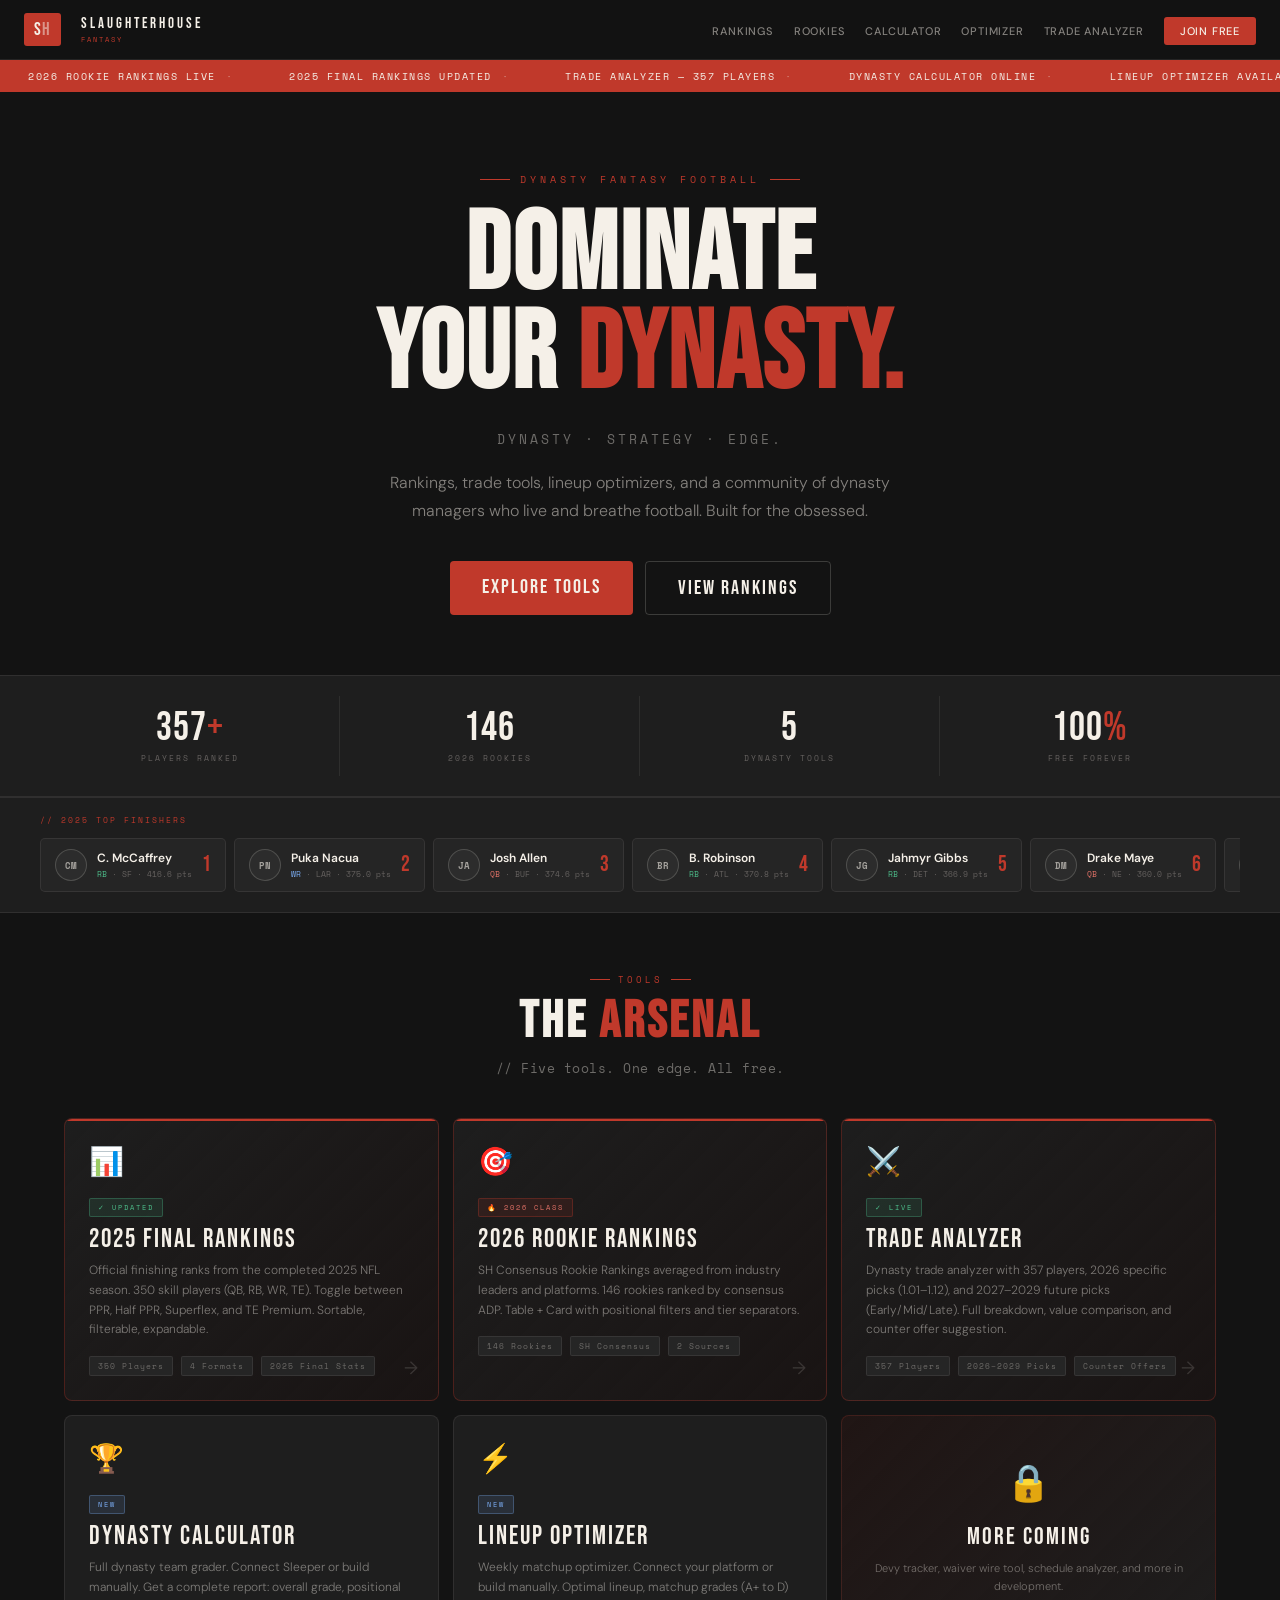
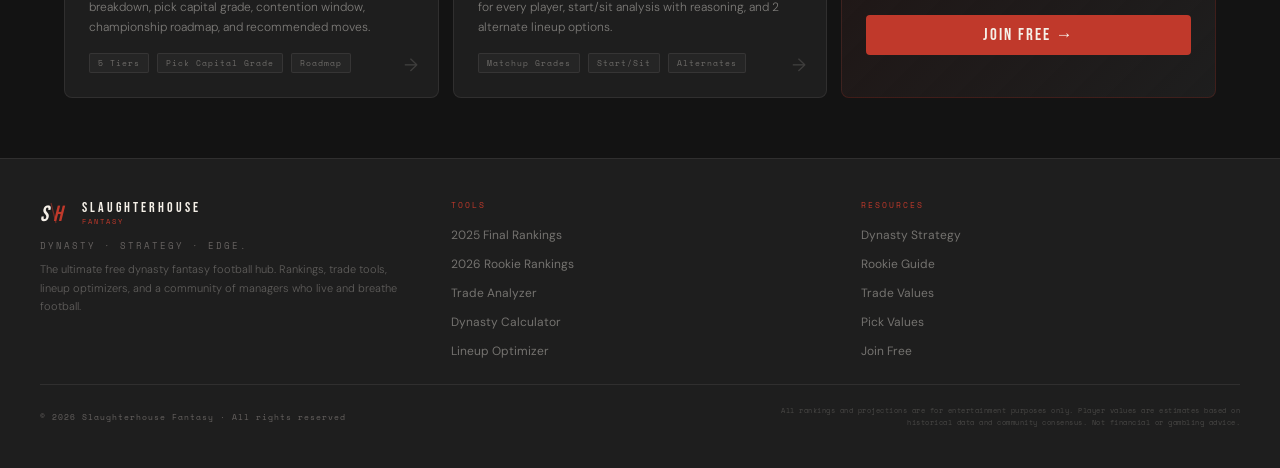
==== commit 8fbcf242: "Rename index (2).html to index.html" ====
--- a/index.html
+++ b/index.html
@@ -351,7 +351,7 @@
       <span class="tool-icon">🎯</span>
       <span class="tool-badge badge-hot">🔥 2026 Class</span>
       <div class="tool-name">2026 Rookie Rankings</div>
-      <div class="tool-desc">SH Consensus rookie rankings averaged from FantasyPros and The Fantasy Footballers. 146 rookies ranked by consensus ADP. Table + card view with positional filters and tier separators.</div>
+      <div class="tool-desc">SH Consensus Rookie Rankings averaged from industry leaders and platforms. 146 rookies ranked by consensus ADP. Table + Card with positional filters and tier separators.</div>
       <div class="tool-meta">
         <span class="tool-tag">146 Rookies</span>
         <span class="tool-tag">SH Consensus</span>
